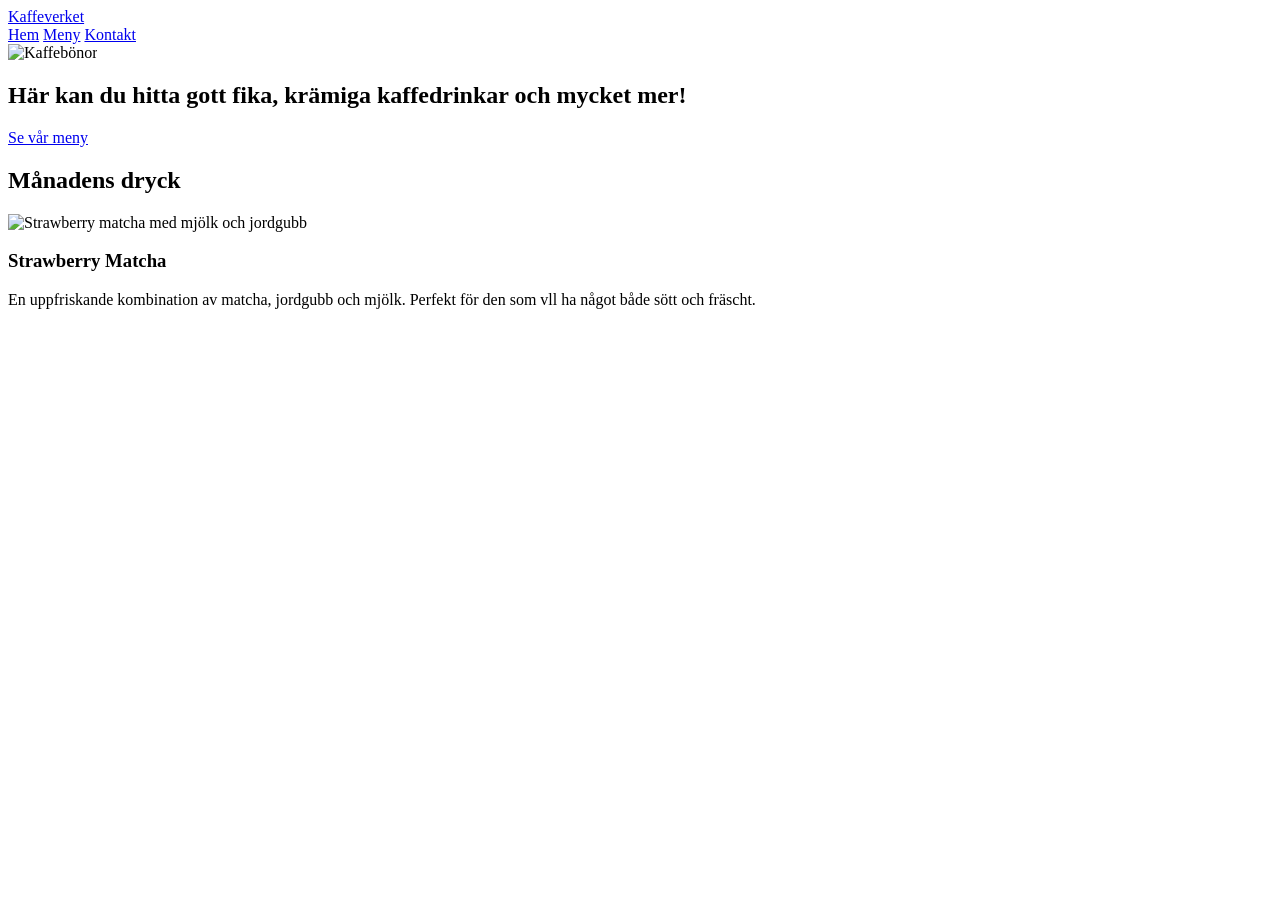
==== index.html @ 0ccdde5f "Lägger till startsidans innehåll och månadens dryck" ====
<!DOCTYPE html>
<html lang="en">
<head>
    <meta charset="UTF-8">
    <meta name="viewport" content="width=device-width, initial-scale=1.0">
    <title>Kaffeverket</title>
</head>


<body>

    <!-- Sidhuvud och navigering -->
    <header>
        <a href="index.html" class="logo">Kaffeverket</a>

        <nav>
            <a href="index.html">Hem</a>
            <a href="meny.html">Meny</a>
            <a href="kontakt.html">Kontakt</a>
        </nav>
    </header>

    <!-- Välkomstsektion -->
    <section class="hero">
        <img src="images/kaffebönor.jpeg" alt="Kaffebönor">

        <h1>Här kan du hitta gott fika, krämiga kaffedrinkar och mycket mer! </h1>
        <a href="meny.html" class="button">Se vår meny</a>
    </section>

    <!-- Månadens dryck-->
     <section class="monthly-drink">
        <h2>Månadens dryck</h2>
        <img src="images/strawberry-matcha.jpeg" alt="Strawberry matcha med mjölk och jordgubb" class="drink-image">
        <h3>Strawberry Matcha</h3>
        <p>En uppfriskande kombination av matcha, jordgubb och mjölk. Perfekt för den som vll ha något både sött och fräscht.</p>
     </section>

</body>
</html>
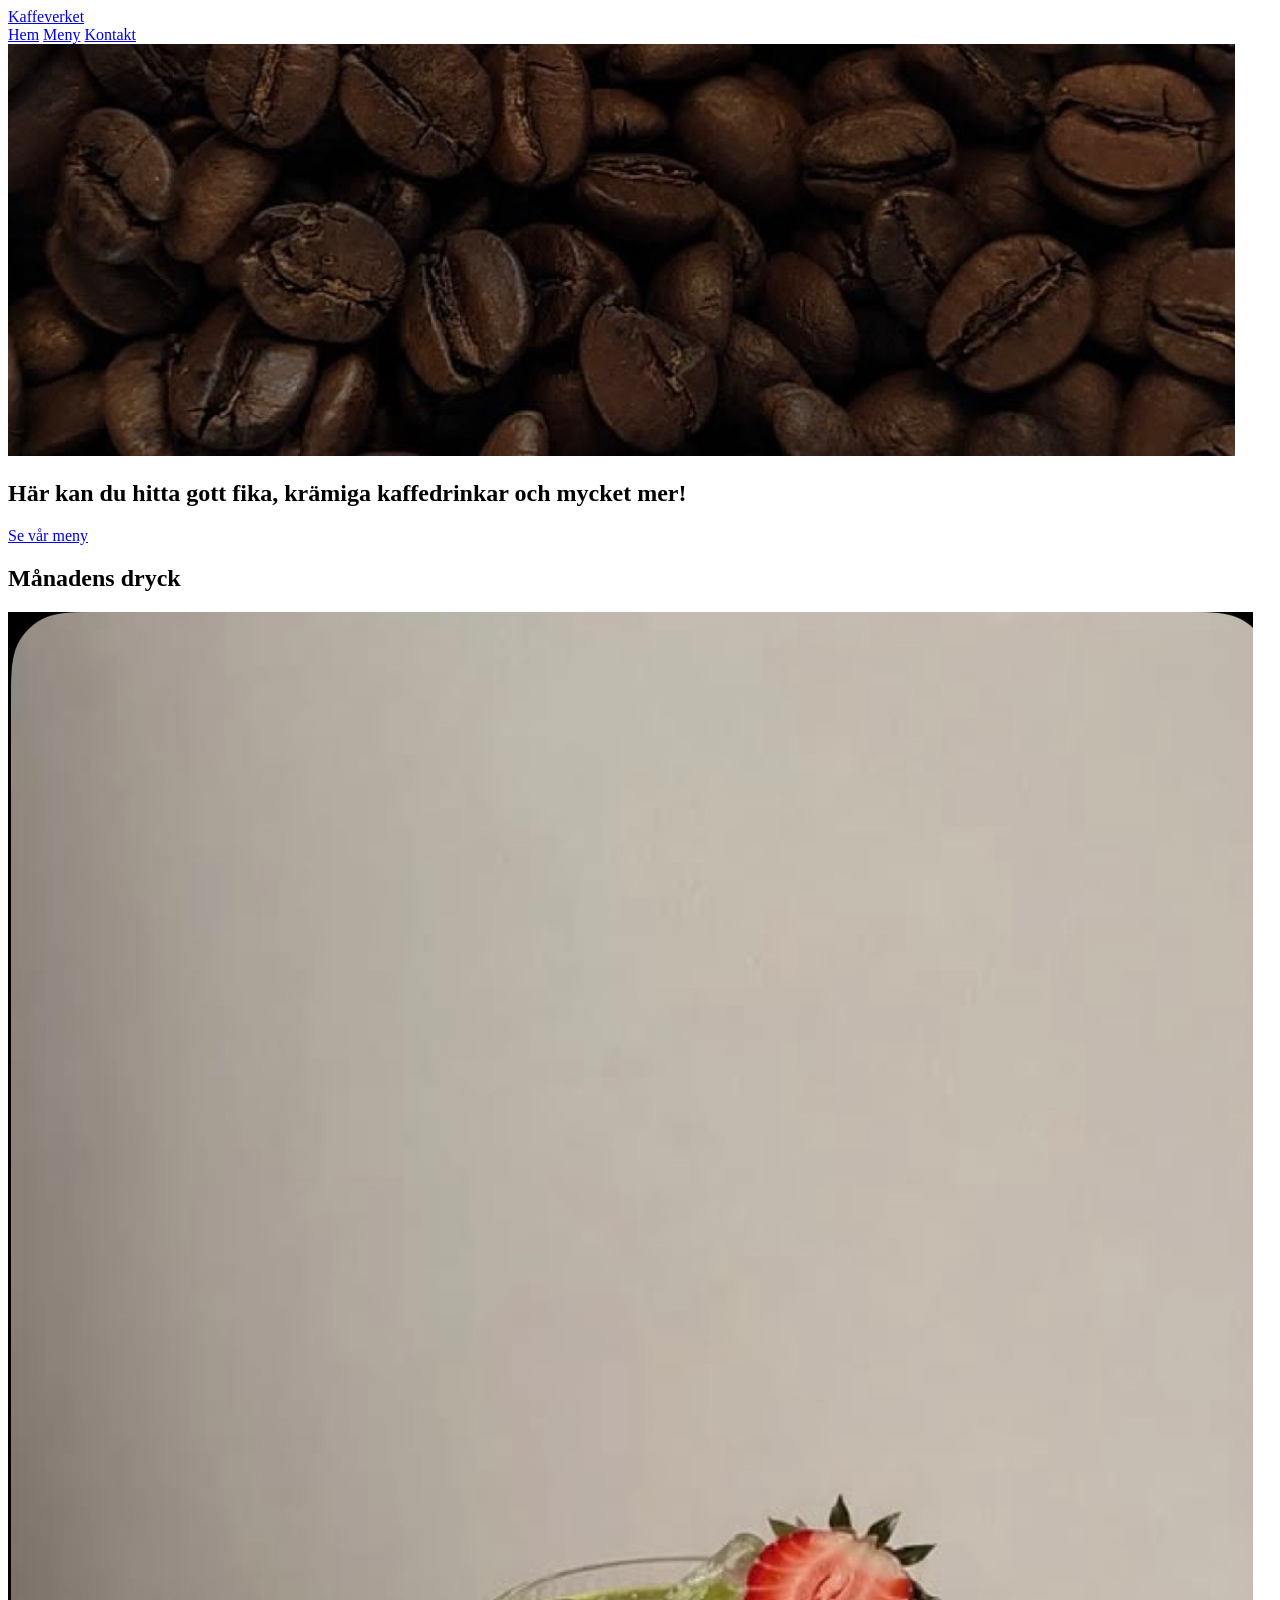
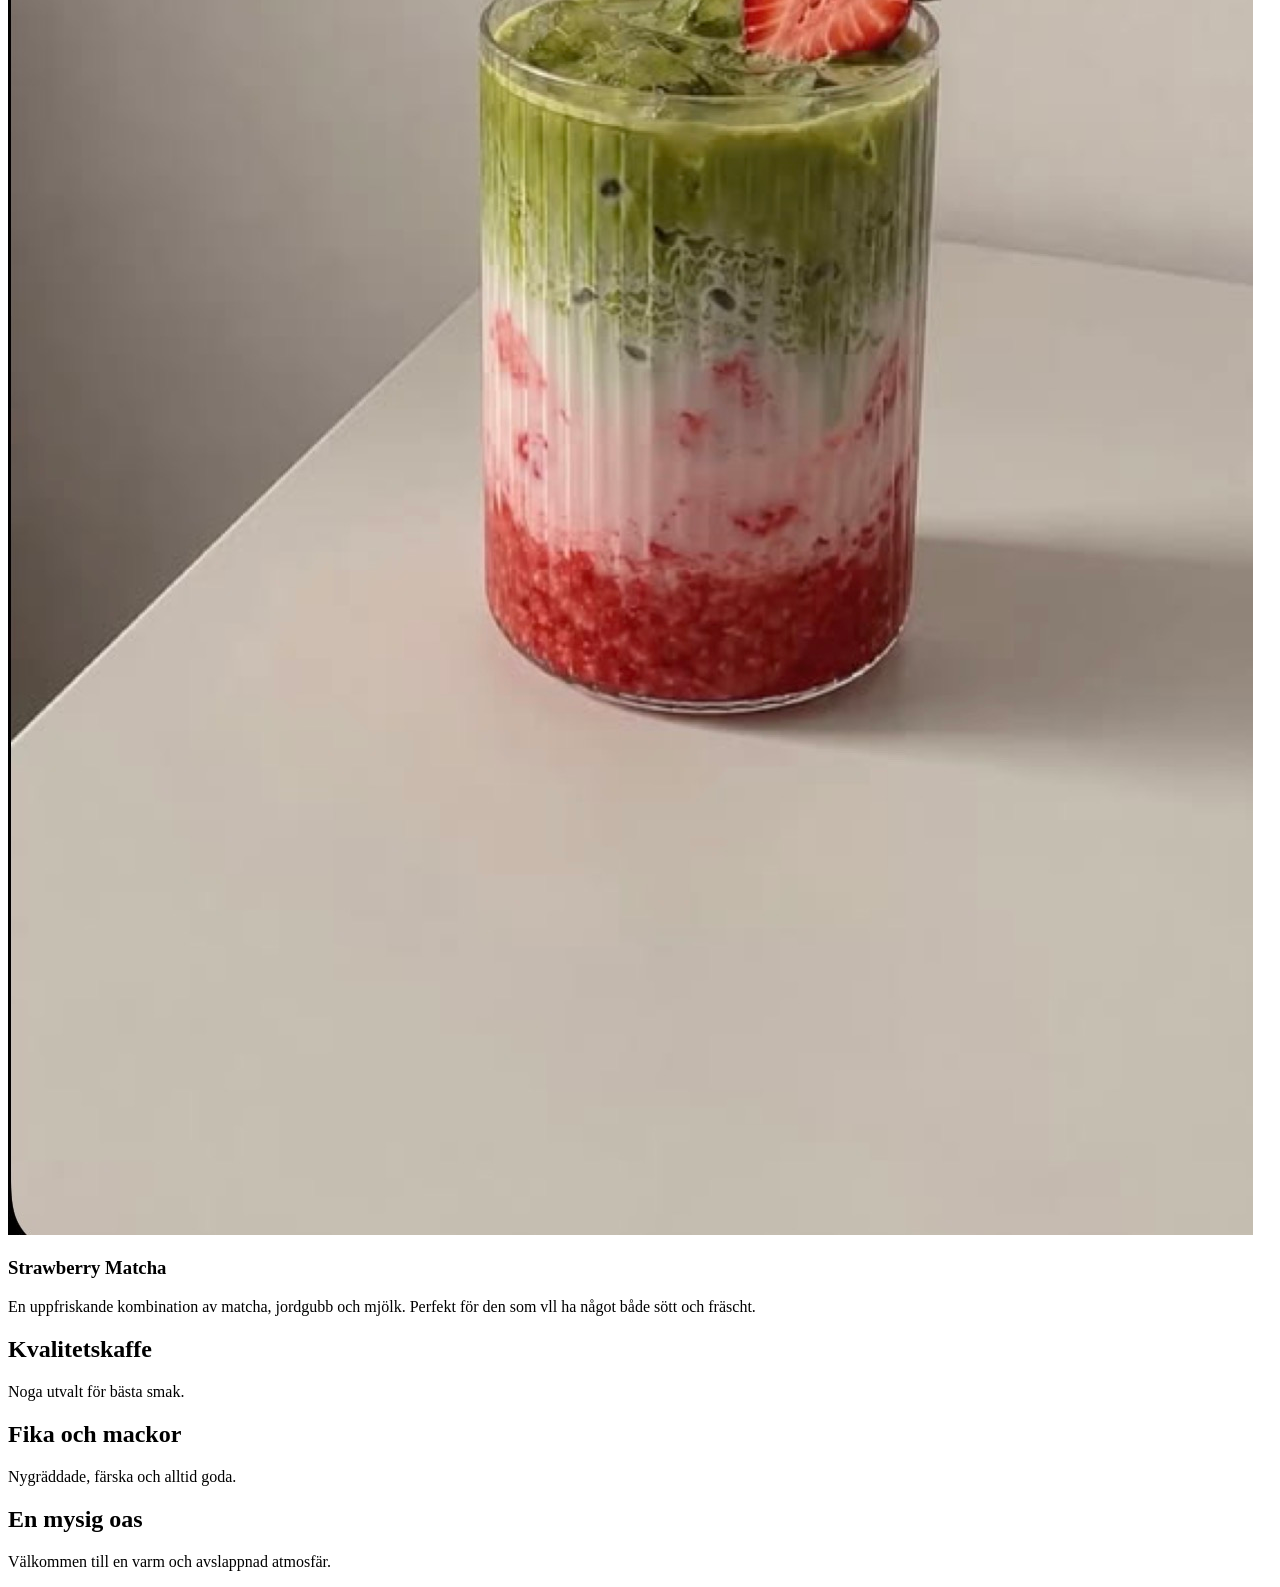
==== commit f4159c42: "Lägger till Kaffeverkets informationssektioner." ====
--- a/index.html
+++ b/index.html
@@ -36,5 +36,27 @@
         <p>En uppfriskande kombination av matcha, jordgubb och mjölk. Perfekt för den som vll ha något både sött och fräscht.</p>
      </section>
 
+     <!--Dehär erbjuder Kaffeverket-->
+     <section class="features">
+
+        <article>
+            <h2>Kvalitetskaffe</h2>
+            <p>Noga utvalt för bästa smak.</p>
+        </article>
+
+        <article>
+            <h2>Fika och mackor</h2>
+            <p>Nygräddade, färska och alltid goda.</p>
+        </article>
+
+        <article>
+            <h2>En mysig oas</h2>
+            <p>Välkommen till en varm och avslappnad atmosfär.</p>
+        </article>
+
+
+
+     </section>
+
 </body>
 </html>
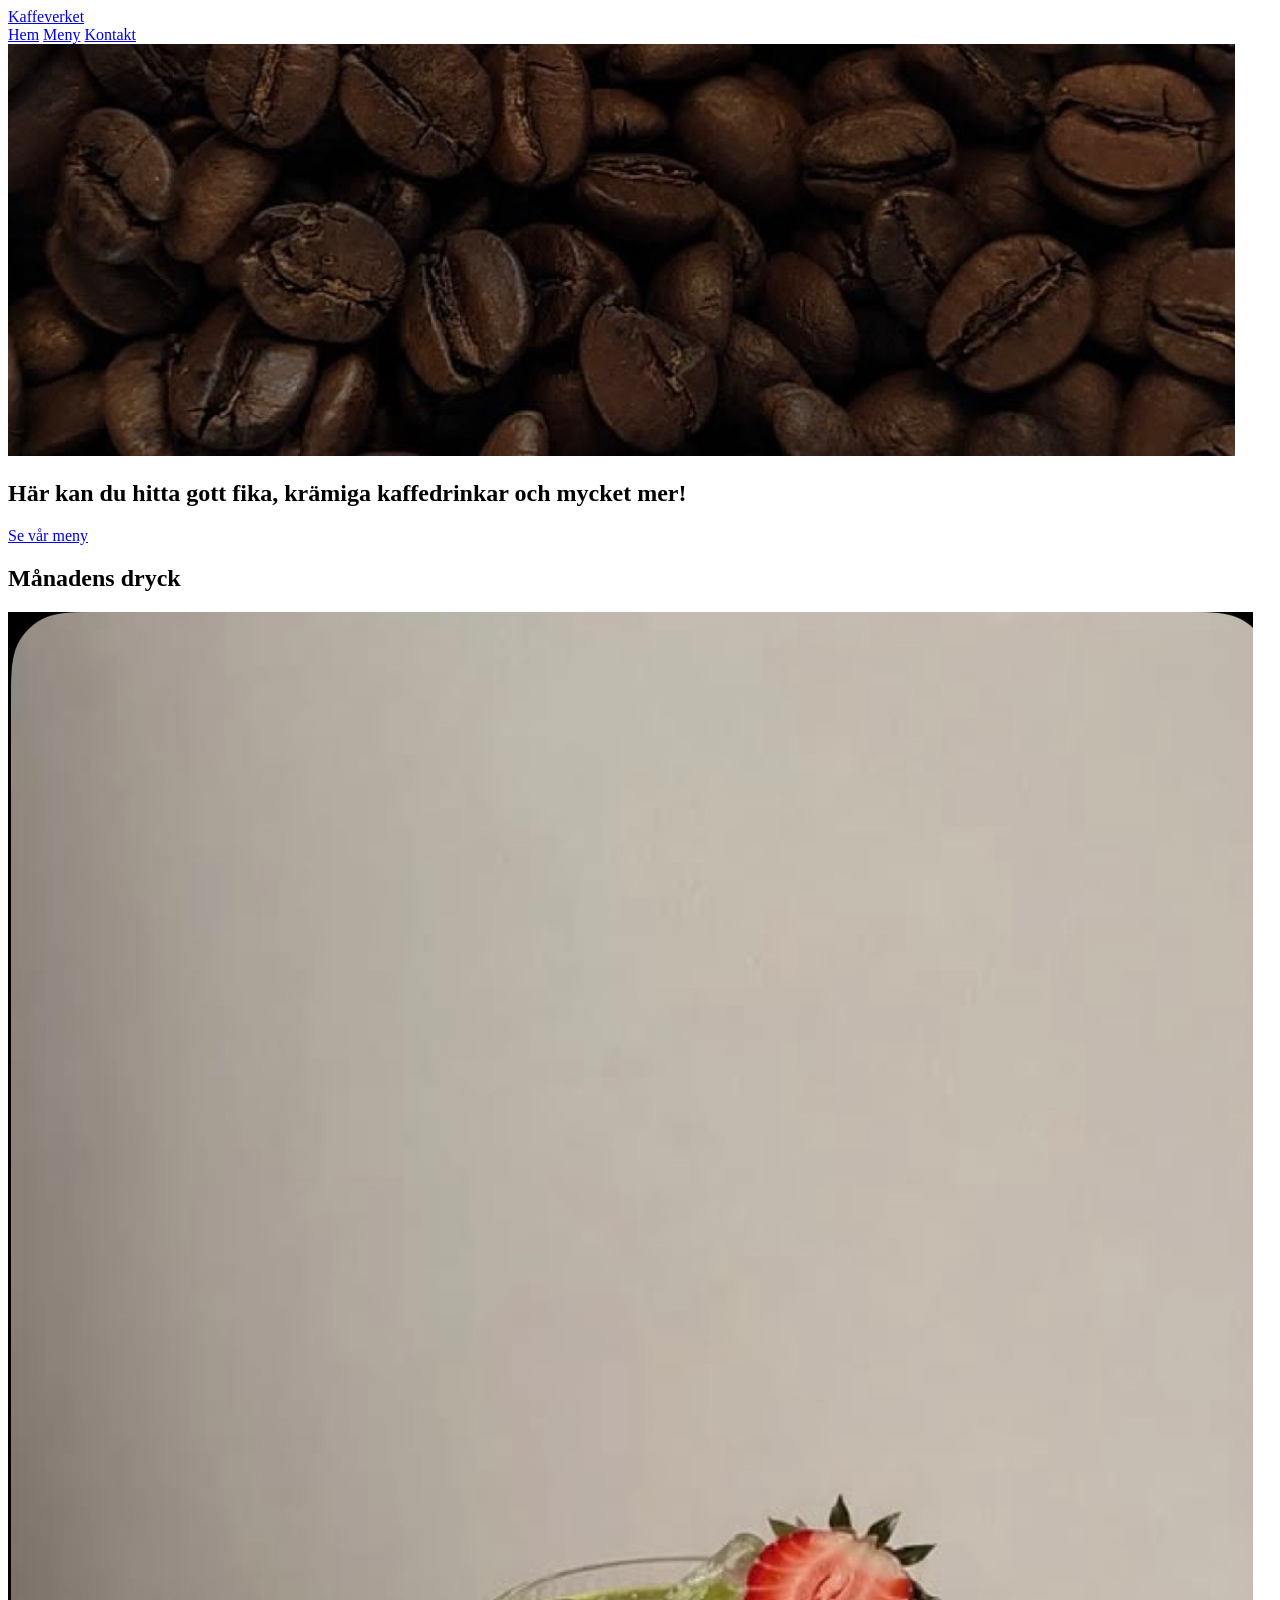
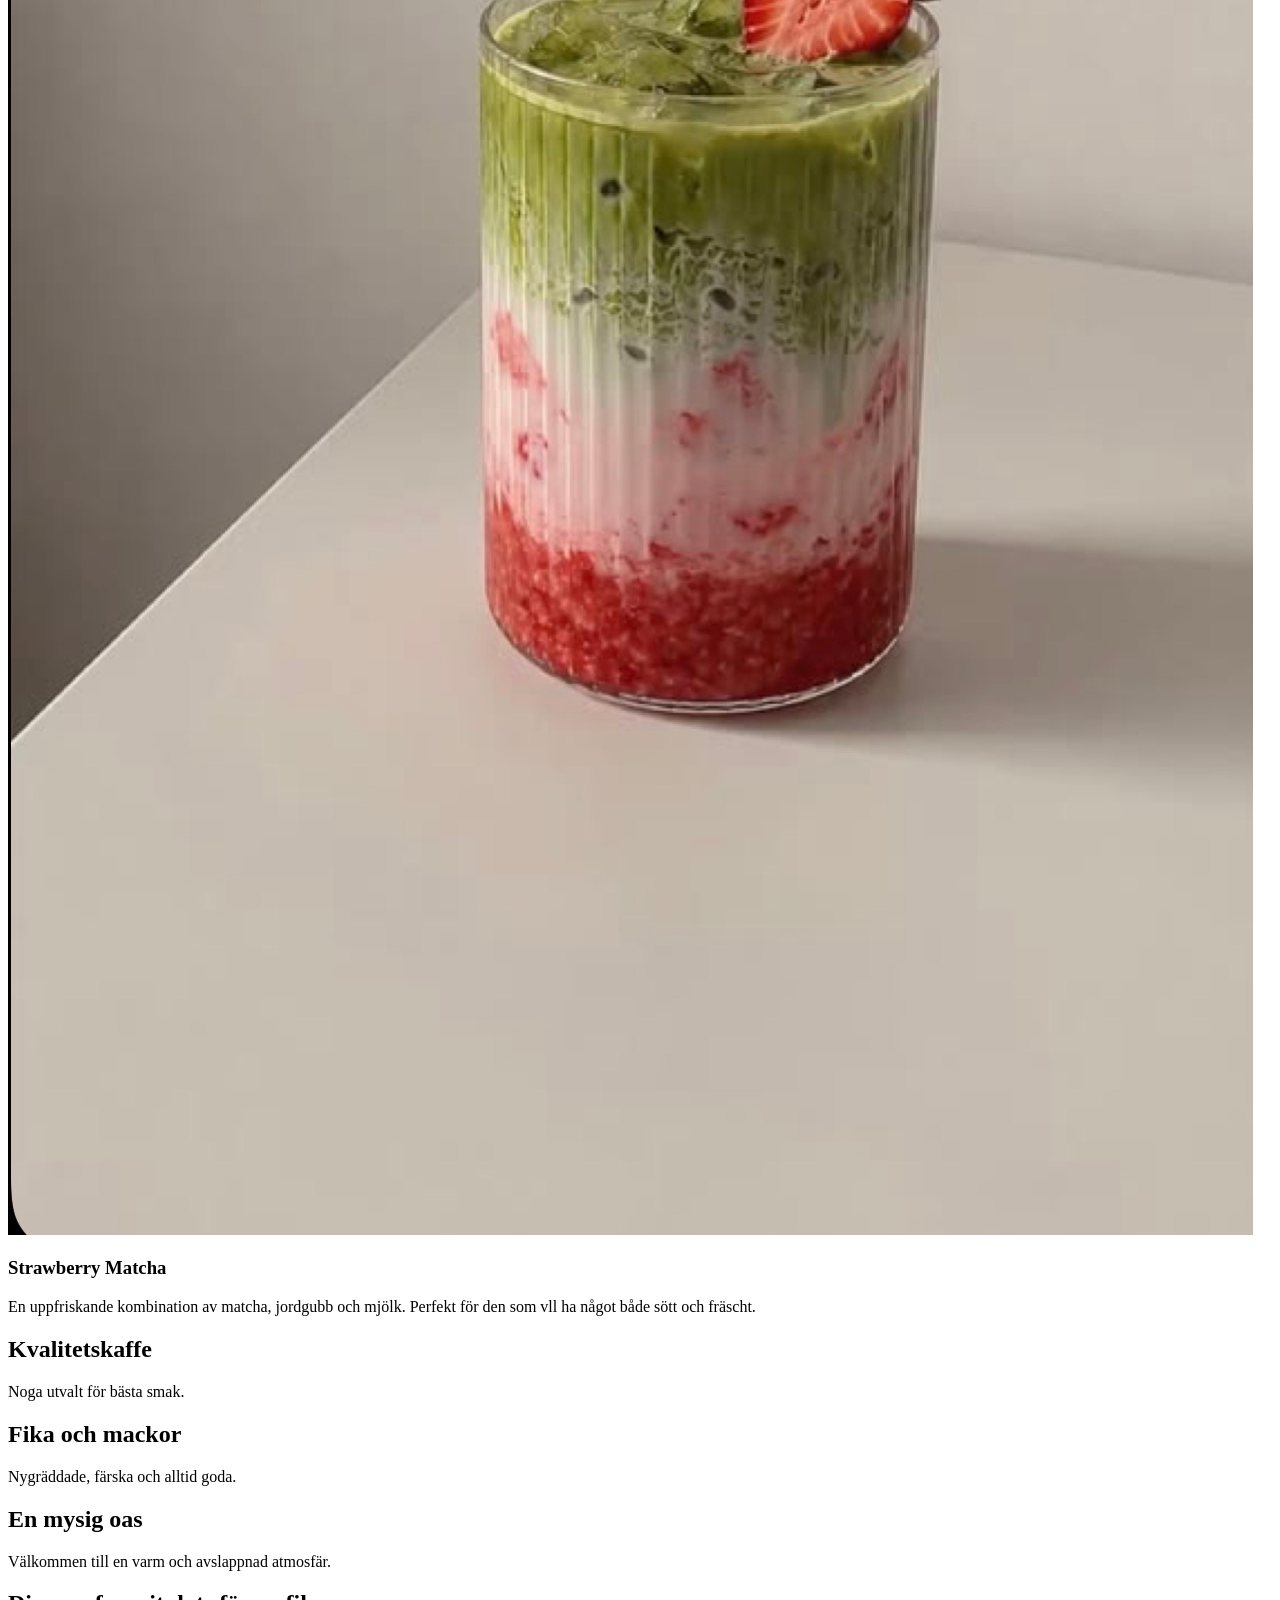
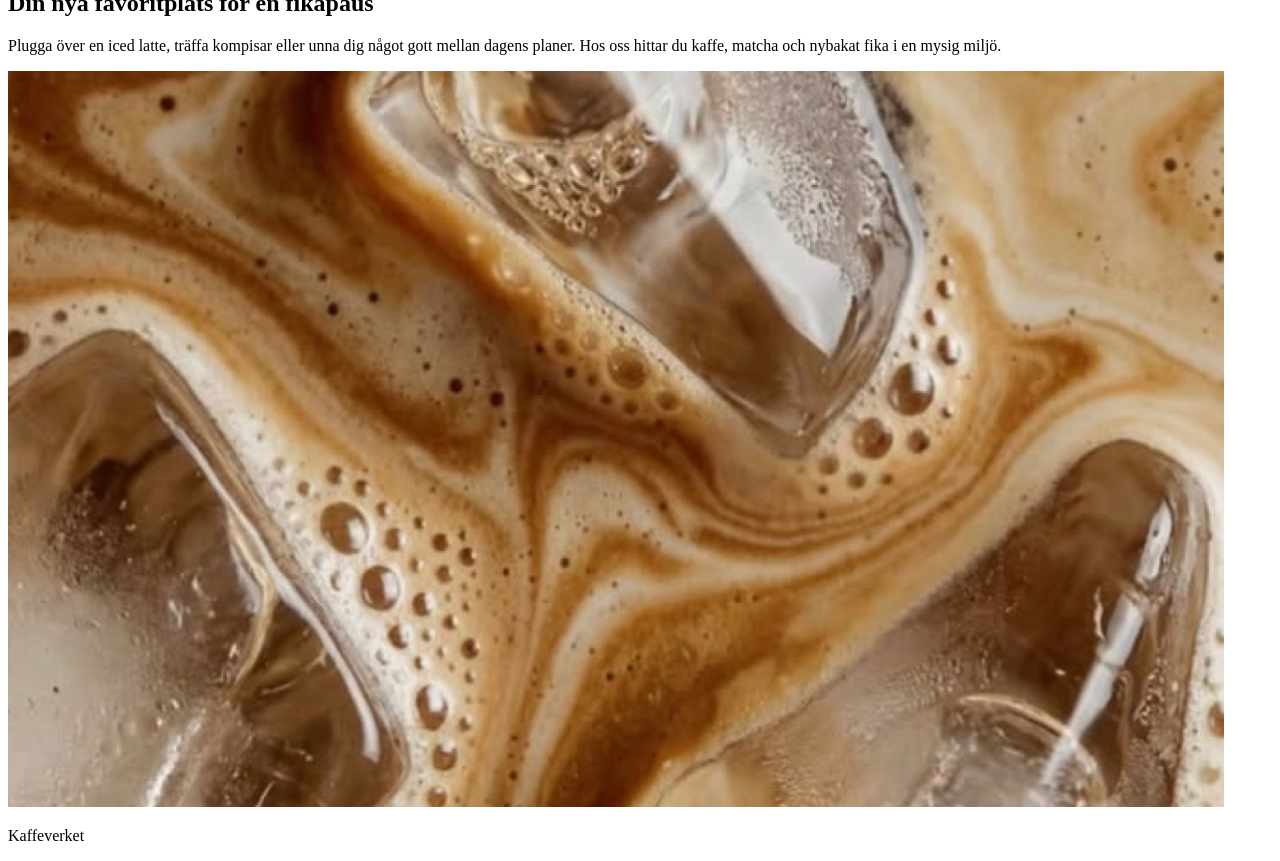
==== commit 77b19e7a: "Lade till sidans presentation och sidfot." ====
--- a/index.html
+++ b/index.html
@@ -37,7 +37,7 @@
      </section>
 
      <!--Dehär erbjuder Kaffeverket-->
-     <section class="features">
+     <div class="features">
 
         <article>
             <h2>Kvalitetskaffe</h2>
@@ -53,10 +53,23 @@
             <h2>En mysig oas</h2>
             <p>Välkommen till en varm och avslappnad atmosfär.</p>
         </article>
+     </div>
 
+     <!-- Presentation av Kaffeverket -->
+        <section class="introduction">
+            <h2>Din nya favoritplats för en fikapaus</h2>
+            <p>Plugga över en iced latte, träffa kompisar eller unna dig något gott mellan dagens planer. Hos oss hittar du kaffe, matcha och nybakat fika i en mysig miljö.</p>
 
+            <img src="images/iskaffe-förstorad.jpeg" alt="Kaffe med is och mjölkskum">
+        </section>
 
-     </section>
+        <!-- Sidfot -->
+        <footer class="footer">
+            <p>Kaffeverket</p>
+        </footer>
+
+    
+
 
 </body>
 </html>
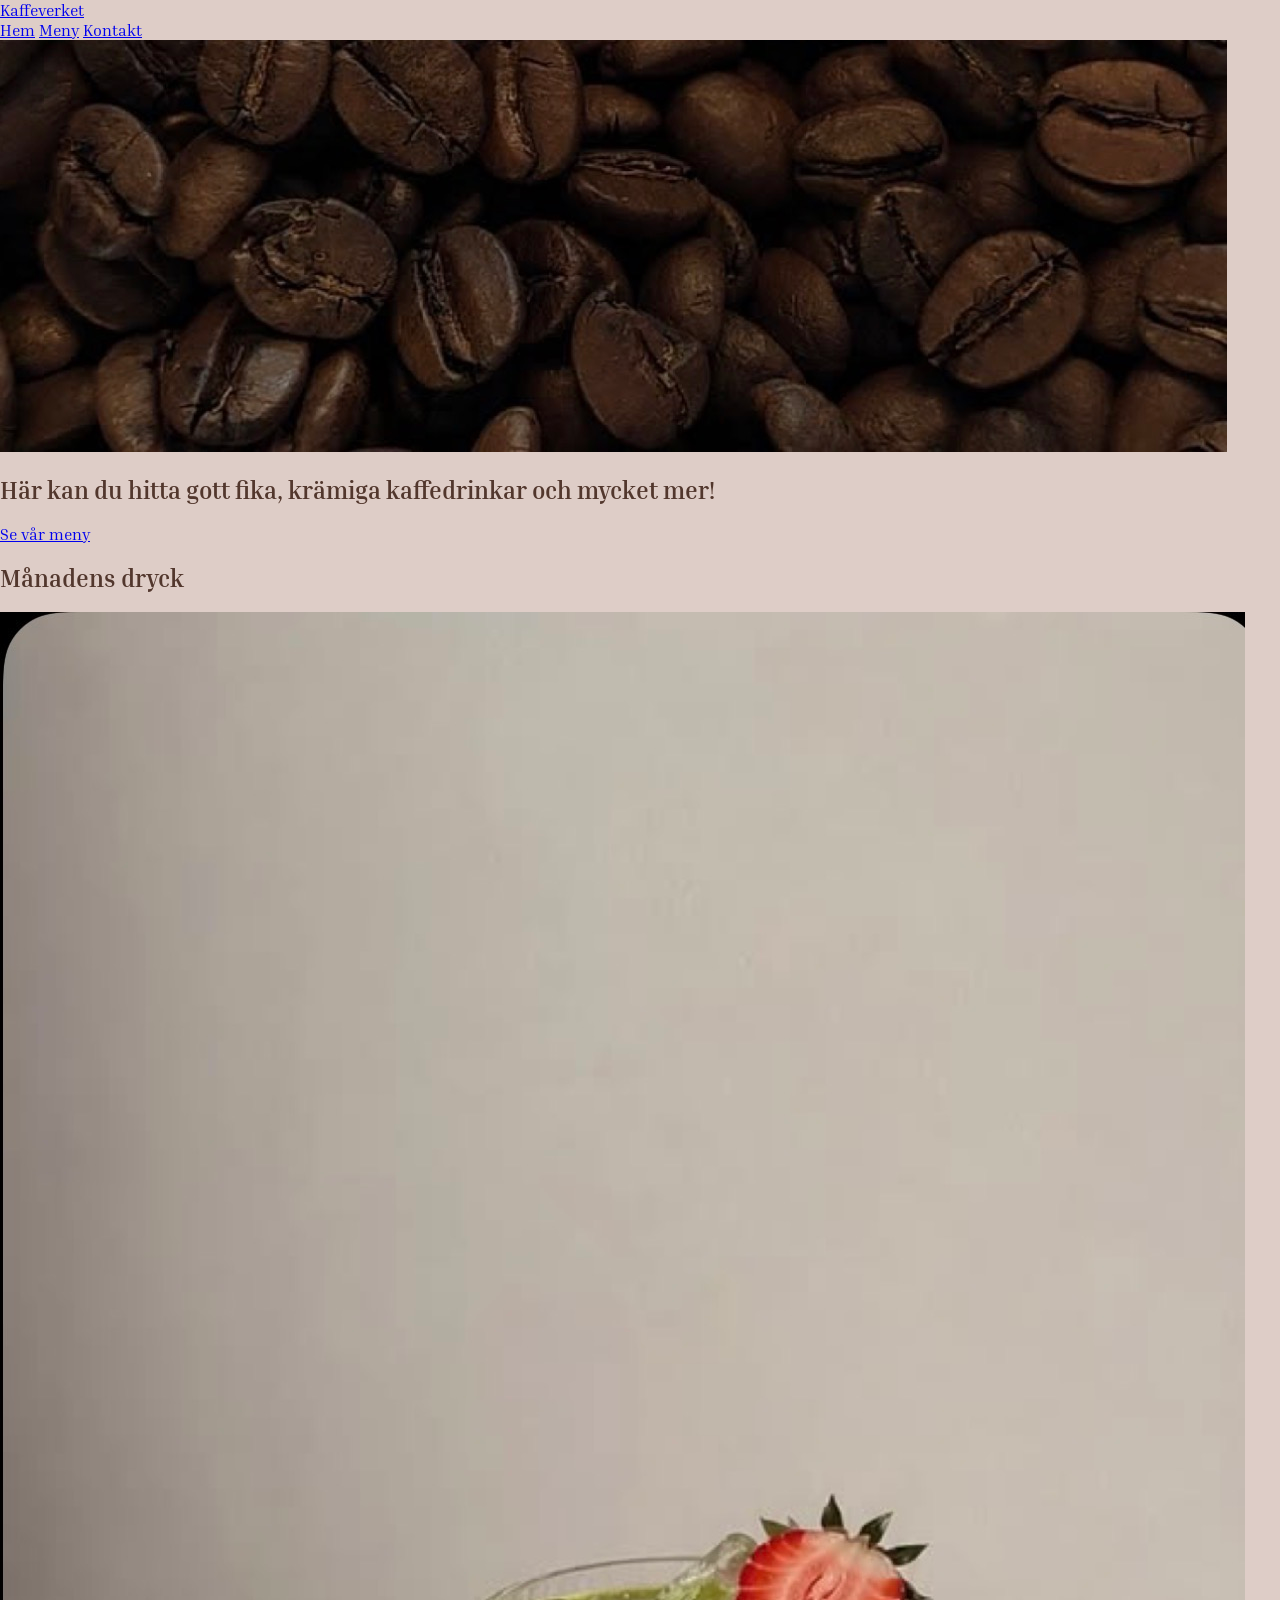
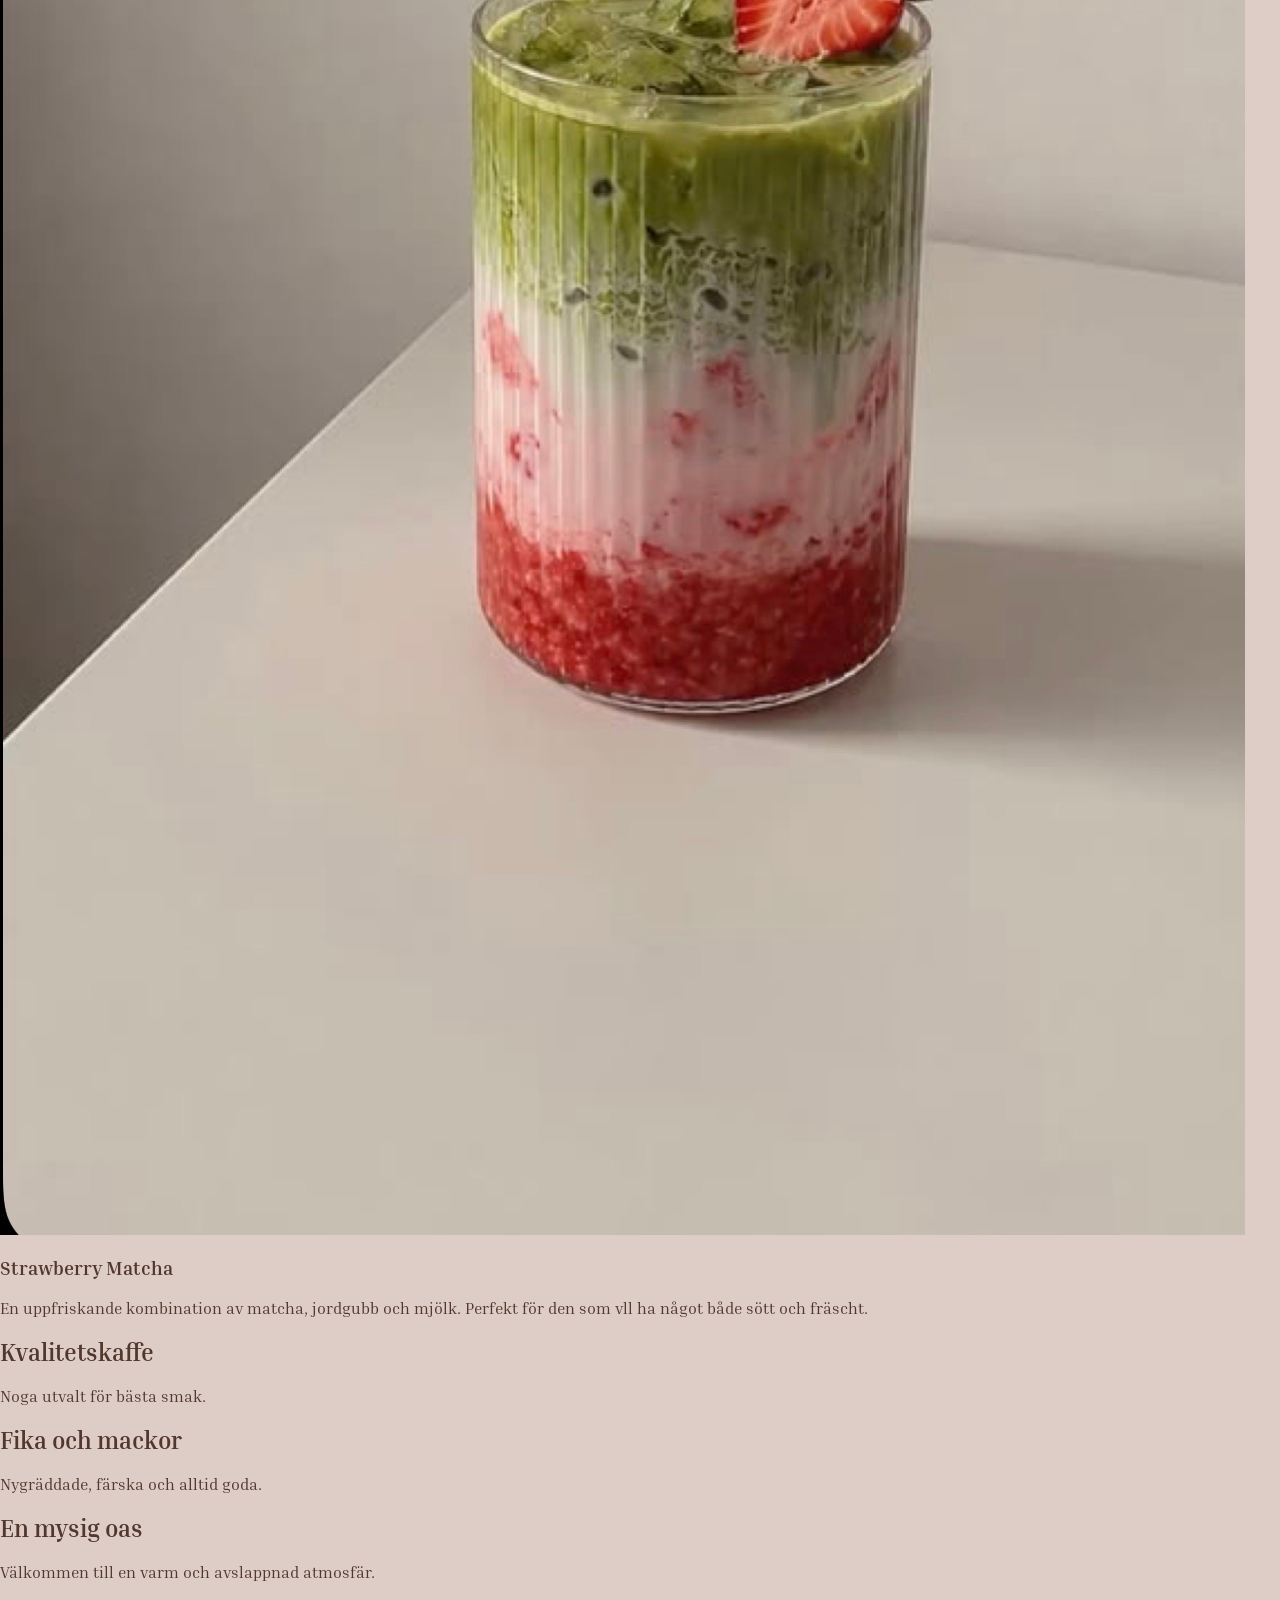
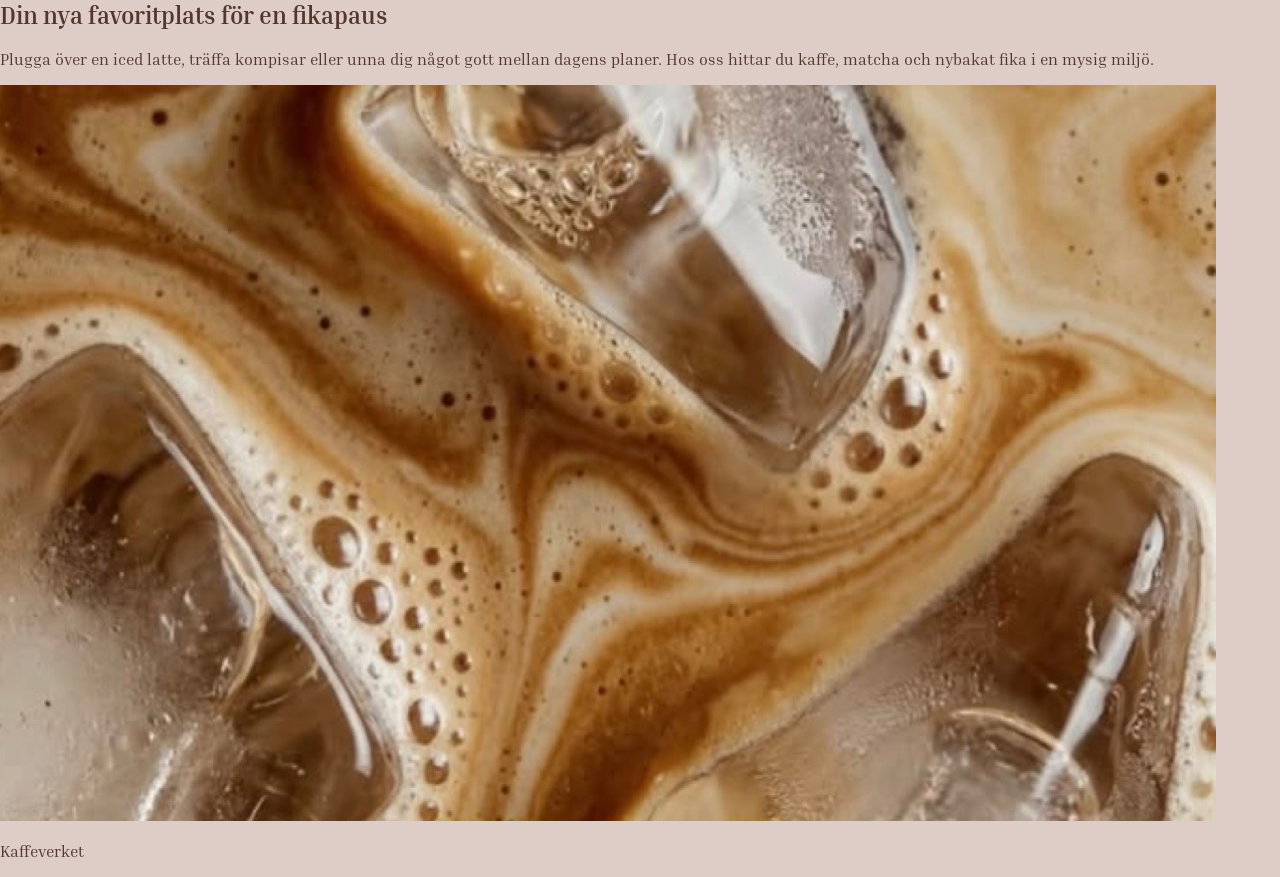
==== commit 3f7a15a7: "Länkar stylesheet till alla HTML-sidor och skapar filen style.css" ====
--- a/index.html
+++ b/index.html
@@ -1,9 +1,11 @@
 <!DOCTYPE html>
-<html lang="en">
+<html lang="sv">
 <head>
     <meta charset="UTF-8">
     <meta name="viewport" content="width=device-width, initial-scale=1.0">
     <title>Kaffeverket</title>
+    <link rel="stylesheet" href="style.css">
+    
 </head>
 
 
--- a/style.css
+++ b/style.css
@@ -0,0 +1,13 @@
+@import url('https://fonts.googleapis.com/css2?family=Inria+Serif:wght@400;700&display=swap');
+
+/* Grundstil för Kaffeverkets webbplats */
+body{
+    background-color: #DECDC7;
+    color:#52372D;
+    font-family: 'Inria Serif', serif;
+    margin: 0;
+}
+
+img{
+    max-width:100%;
+}
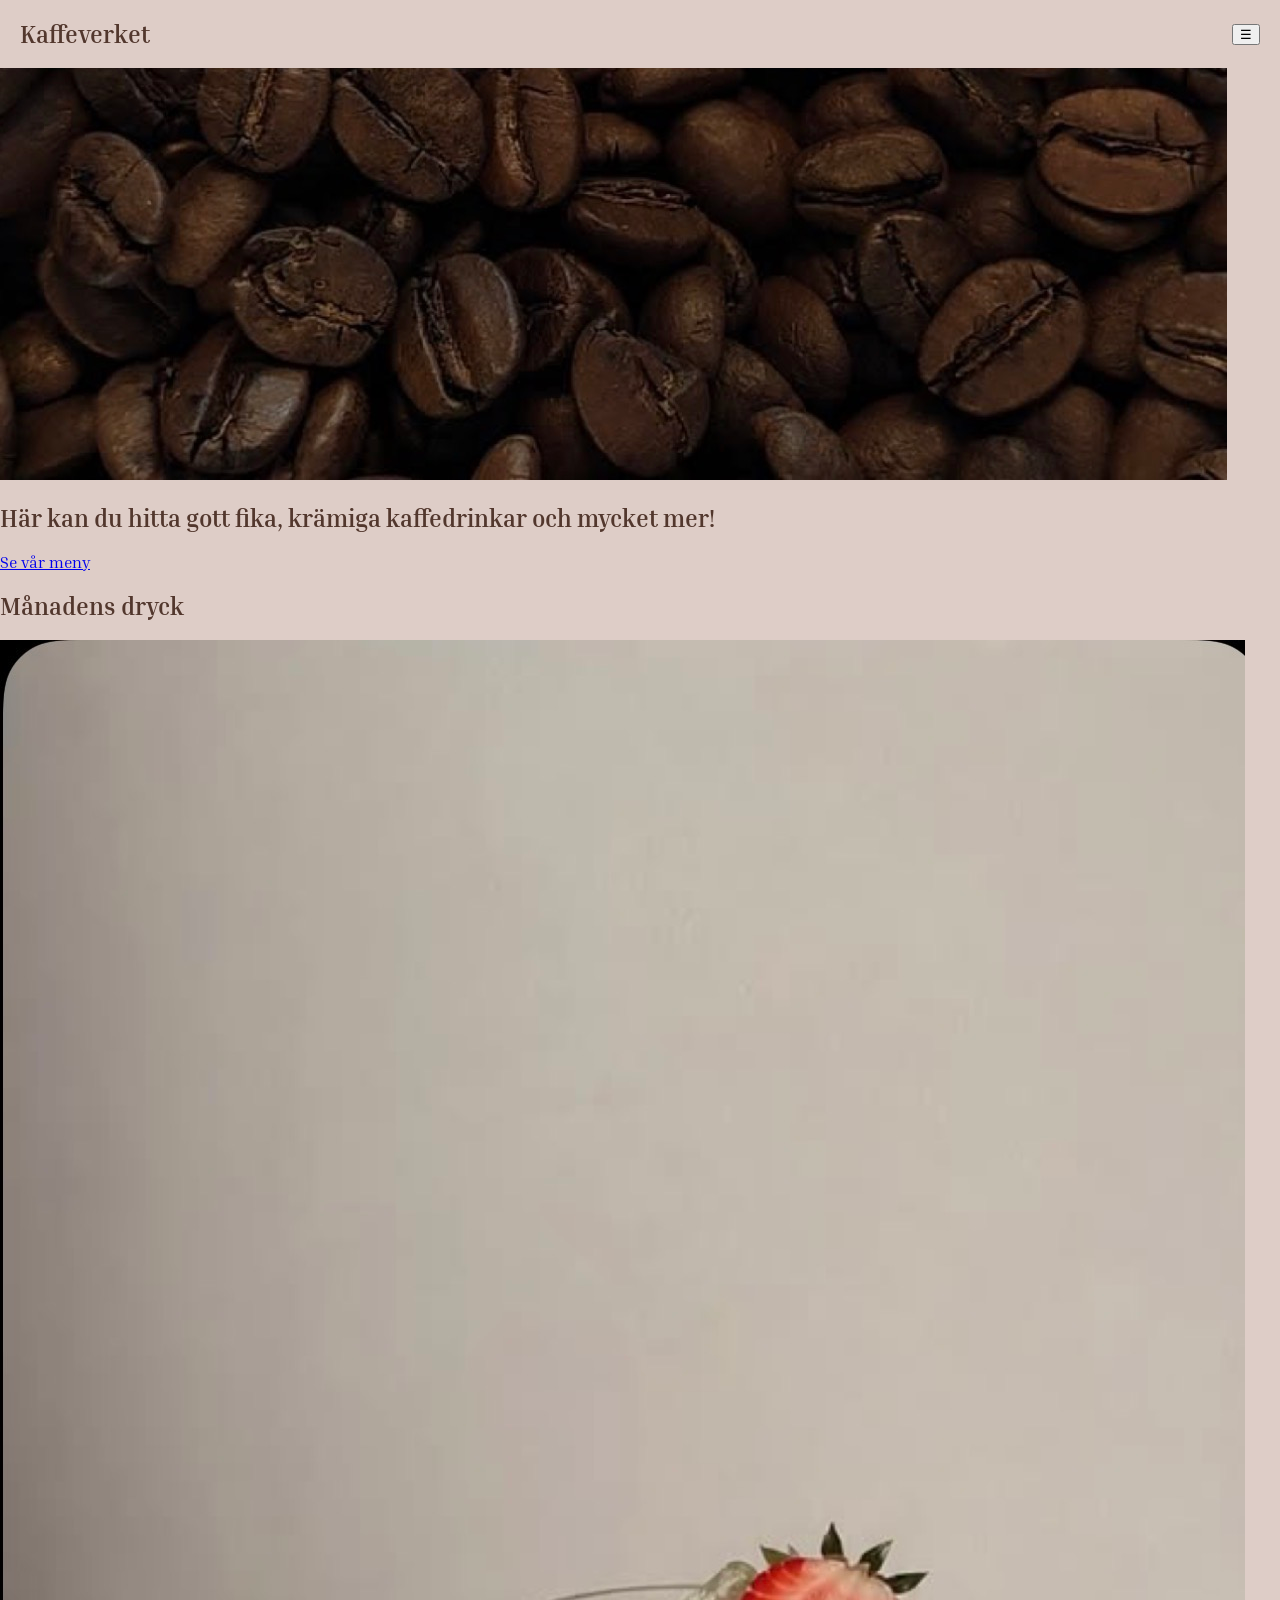
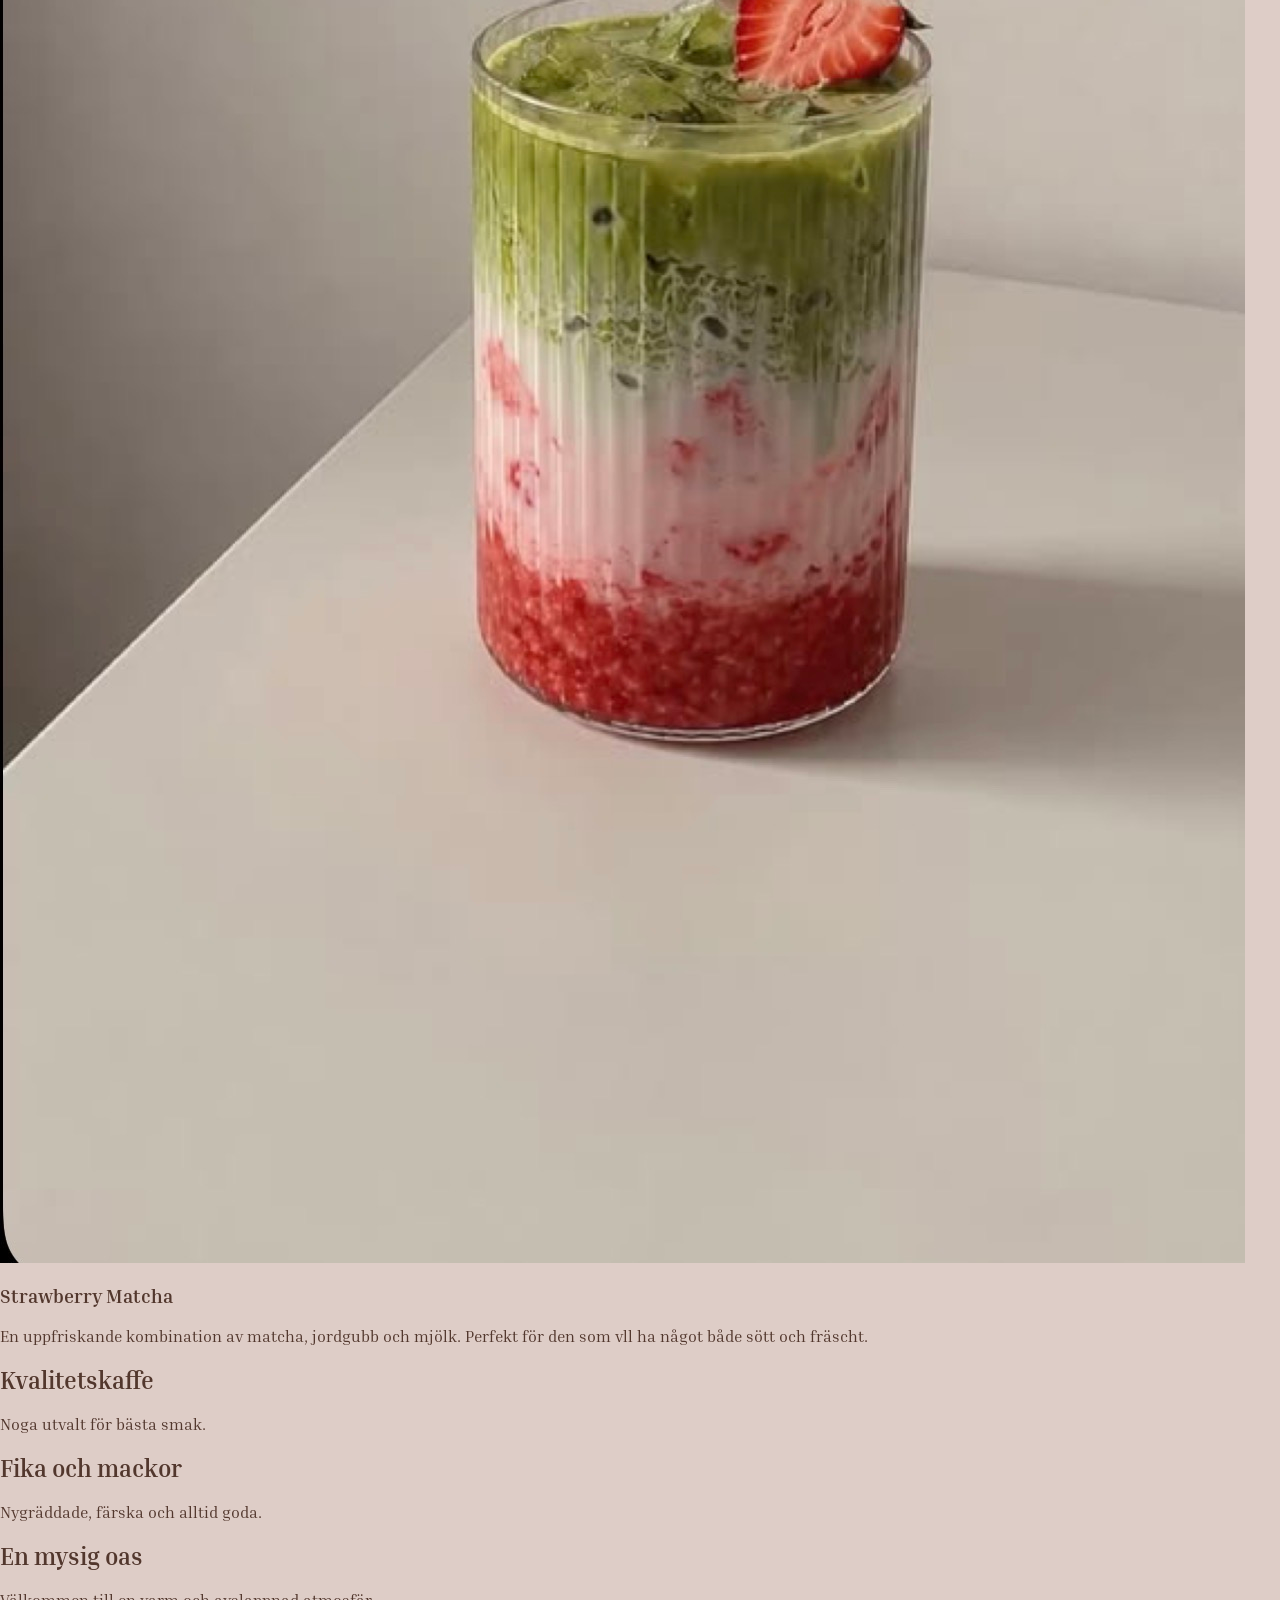
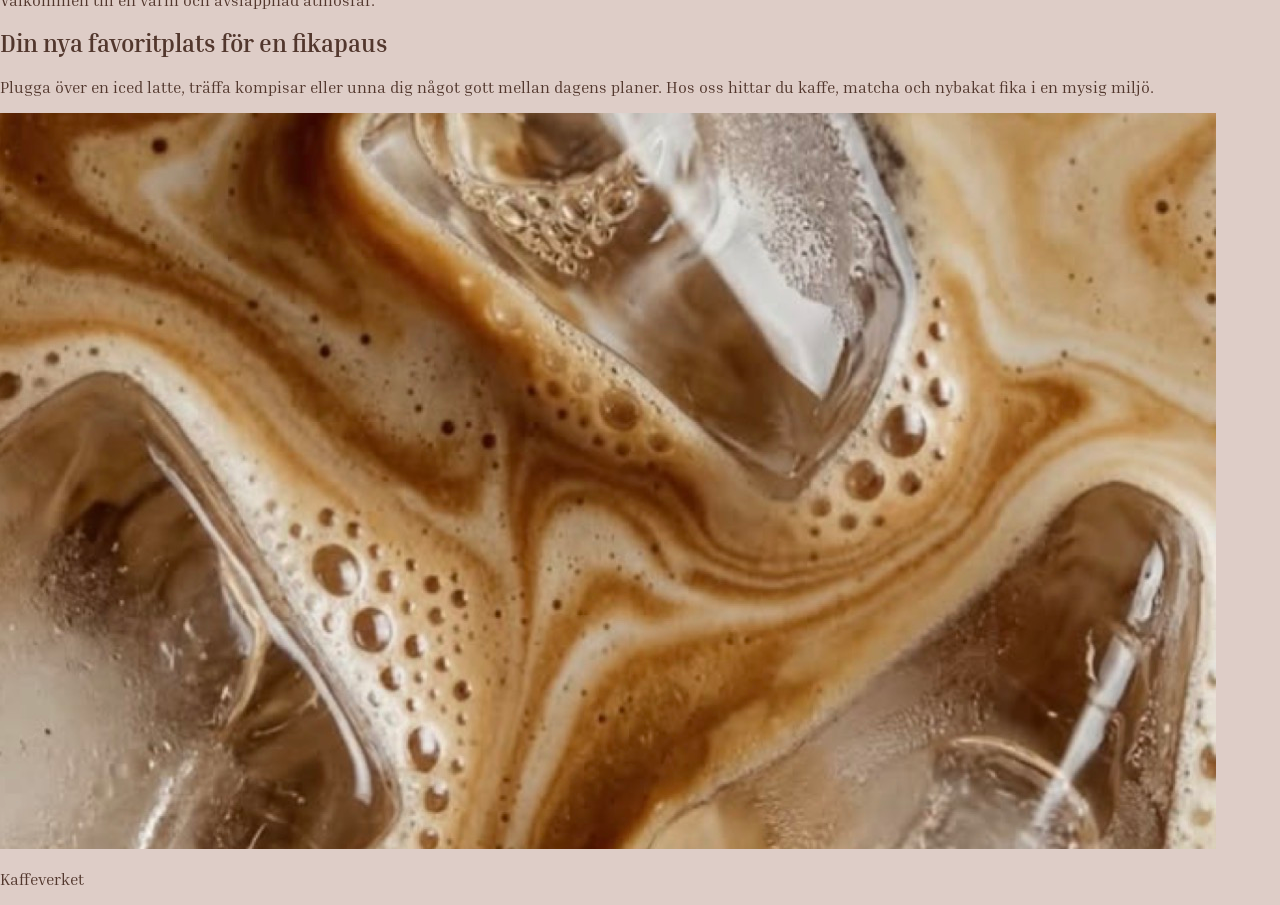
==== commit 44239e01: "Lade till navigering och mobilmeny" ====
--- a/index.html
+++ b/index.html
@@ -5,7 +5,7 @@
     <meta name="viewport" content="width=device-width, initial-scale=1.0">
     <title>Kaffeverket</title>
     <link rel="stylesheet" href="style.css">
-    
+
 </head>
 
 
@@ -14,8 +14,12 @@
     <!-- Sidhuvud och navigering -->
     <header>
         <a href="index.html" class="logo">Kaffeverket</a>
+        <button class="menu-toggle" aria-label="Öppna menyn" aria-expanded="false">
+            ☰
+        </button>
 
-        <nav>
+
+        <nav class="nav-menu">
             <a href="index.html">Hem</a>
             <a href="meny.html">Meny</a>
             <a href="kontakt.html">Kontakt</a>
@@ -70,7 +74,7 @@
             <p>Kaffeverket</p>
         </footer>
 
-    
+    <script src="script.js"></script>
 
 
 </body>
--- a/style.css
+++ b/style.css
@@ -10,4 +10,41 @@
 
 img{
     max-width:100%;
-}+}
+
+/* Sidhuvud */
+header {
+    display: flex;
+    justify-content: space-between;
+    align-items: center;
+    padding: 20px;
+}
+
+/* Kaffeverkets logotyp */
+.logo{
+    color: #52372D;
+    text-decoration: none;
+    font-size: 24px;
+    font-weight: bold;
+}
+
+/*Menyknappen */
+.meny-toggle {
+    background:none;
+    border:none;
+    color:#52372D;
+    font-size:28px;
+    cursor:pointer;
+}
+
+/*Navigeringslänkar */
+.nav-menu {
+    display:none;
+}
+
+/* När mobilmenyn öppnas */
+.nav-menu.open {
+    display: flex;
+    flex-direction: column;
+    gap: 15px;
+}
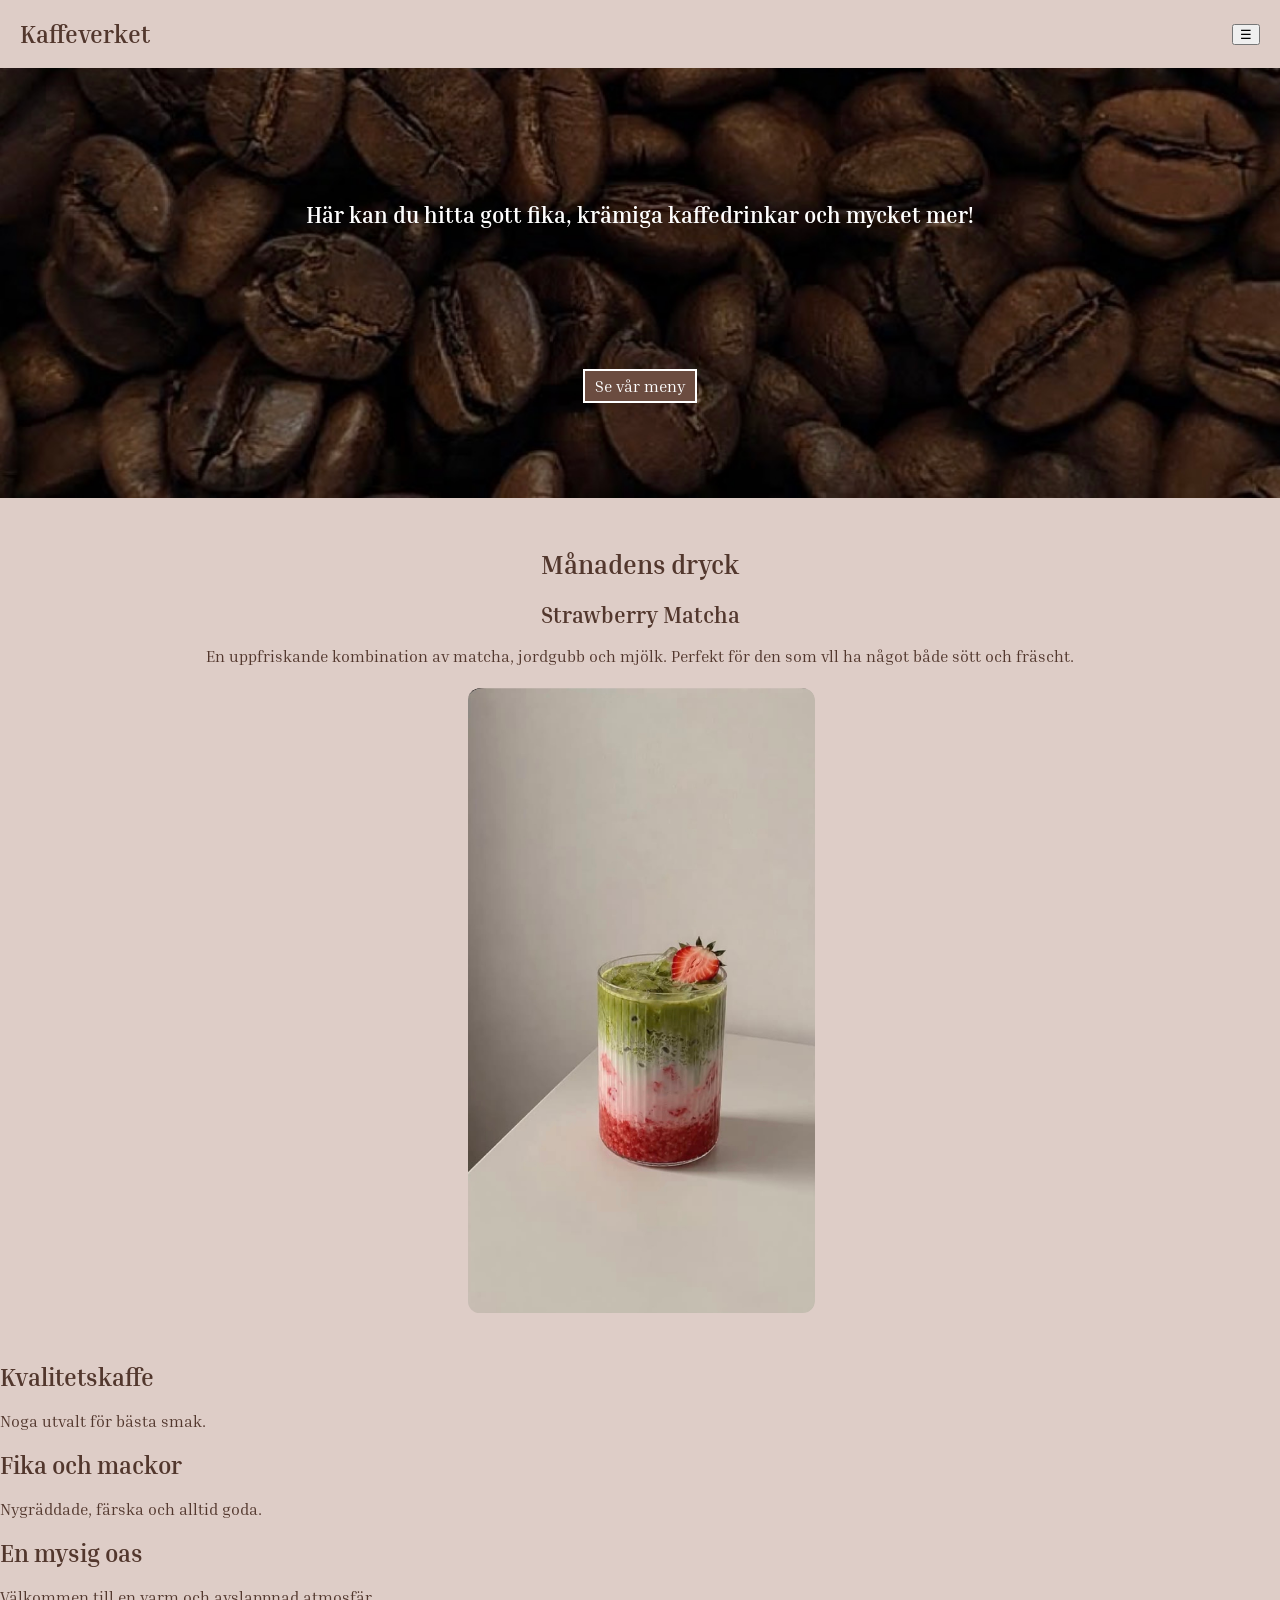
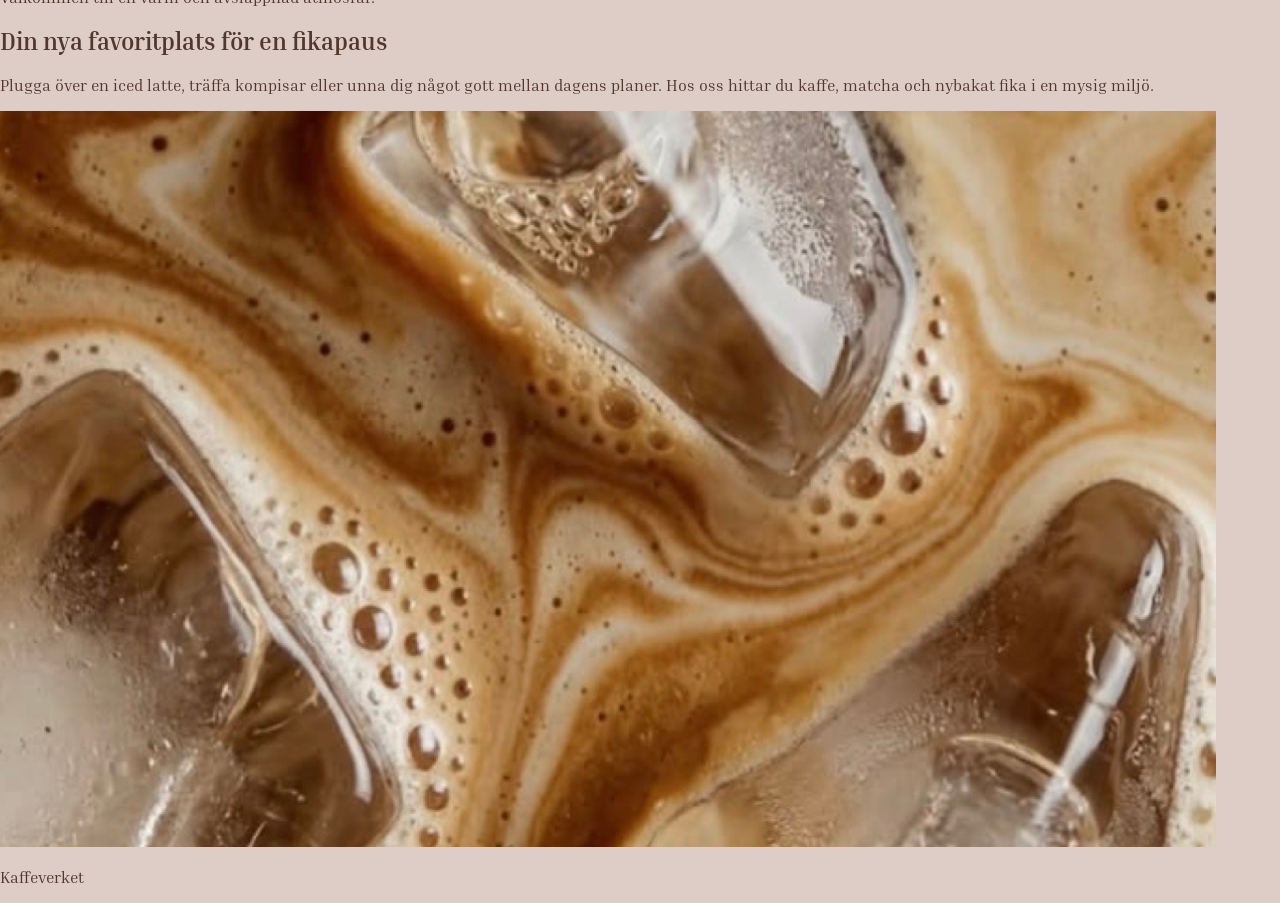
==== commit 2ffbad51: "Lagt in en div klass i html och lagt måndadens dryck centrerat i css." ====
--- a/index.html
+++ b/index.html
@@ -36,10 +36,12 @@
 
     <!-- Månadens dryck-->
      <section class="monthly-drink">
+        <div class="monthly-text">
         <h2>Månadens dryck</h2>
-        <img src="images/strawberry-matcha.jpeg" alt="Strawberry matcha med mjölk och jordgubb" class="drink-image">
         <h3>Strawberry Matcha</h3>
         <p>En uppfriskande kombination av matcha, jordgubb och mjölk. Perfekt för den som vll ha något både sött och fräscht.</p>
+        </div>
+        <img src="images/strawberry-matcha.jpeg" alt="Strawberry matcha med mjölk och jordgubb" class="drink-image">
      </section>
 
      <!--Dehär erbjuder Kaffeverket-->
--- a/style.css
+++ b/style.css
@@ -15,6 +15,7 @@
 /* Sidhuvud */
 header {
     display: flex;
+    flex-wrap: wrap;
     justify-content: space-between;
     align-items: center;
     padding: 20px;
@@ -40,6 +41,7 @@
 /*Navigeringslänkar */
 .nav-menu {
     display:none;
+    width:100%;
 }
 
 /* När mobilmenyn öppnas */
@@ -47,4 +49,79 @@
     display: flex;
     flex-direction: column;
     gap: 15px;
+    padding-top: 15px;
 }
+
+/* Ändrar färg på länkarna och tar bort strecket under */
+.nav-menu a {
+    text-decoration: none;
+    color: #52372D;
+    padding: 10px 0;
+    border-bottom: 1px solid black
+}
+
+/* Välkomst texten placeras ovanpå hero bilden */
+.hero {
+    position: relative;
+    text-align: center;
+}
+
+.hero img {
+    width: 100%;
+    display: block;
+}
+
+.hero h1 {
+    position: absolute;
+    top: 30%;
+    left: 50%;
+    transform: translate(-50%, -50%);
+    width: 90%;
+    color:white;
+    font-size: 22px;
+    line-height: 1.2;
+}
+
+.hero a {
+    position: absolute;
+    top: 70%;
+    left: 50%;
+    transform: translateX(-50%);
+
+    color:white;
+    background-color: #6b4c40;
+    text-decoration: none;
+    border: 2px solid white;
+    padding: 5px 10px;
+    font-size: 16px;
+}
+
+/* Månadens dryck */
+.monthly-drink {
+    padding: 30px 20px;
+    text-align: center;
+}
+
+.monthly-text h2 {
+font-size: 26px;
+margin-bottom: 10px;
+}
+
+.monthly-text h3 {
+font-size: 22px;
+margin-bottom: 10px;
+}
+
+.monthly-text p {
+    font-size: 16px;
+    line-height: 1.5;
+}
+
+.monthly-drink img {
+    width: 100%;
+    max-width: 350px;
+    display: block;
+    margin: 20px auto 0;
+    border-radius: 12px;
+    clip-path: inset(0 0 0 3px round 12px);
+}
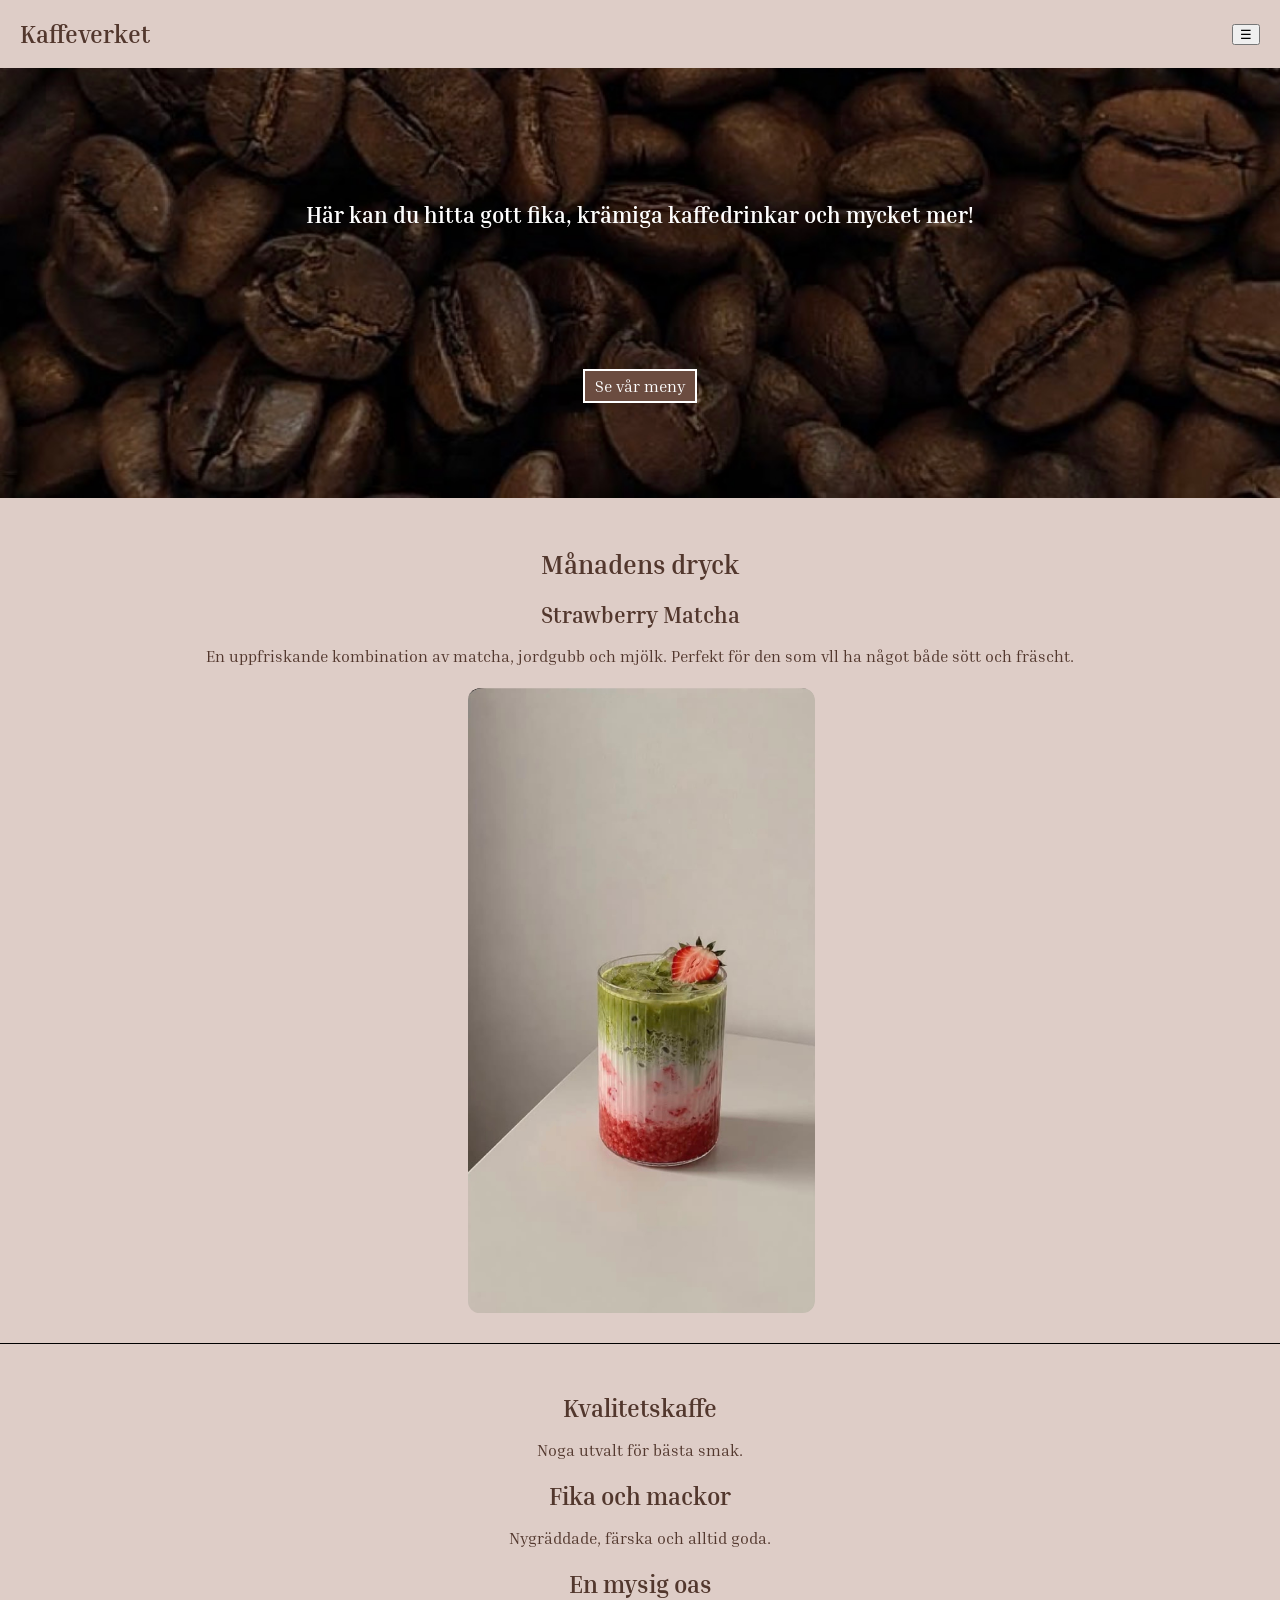
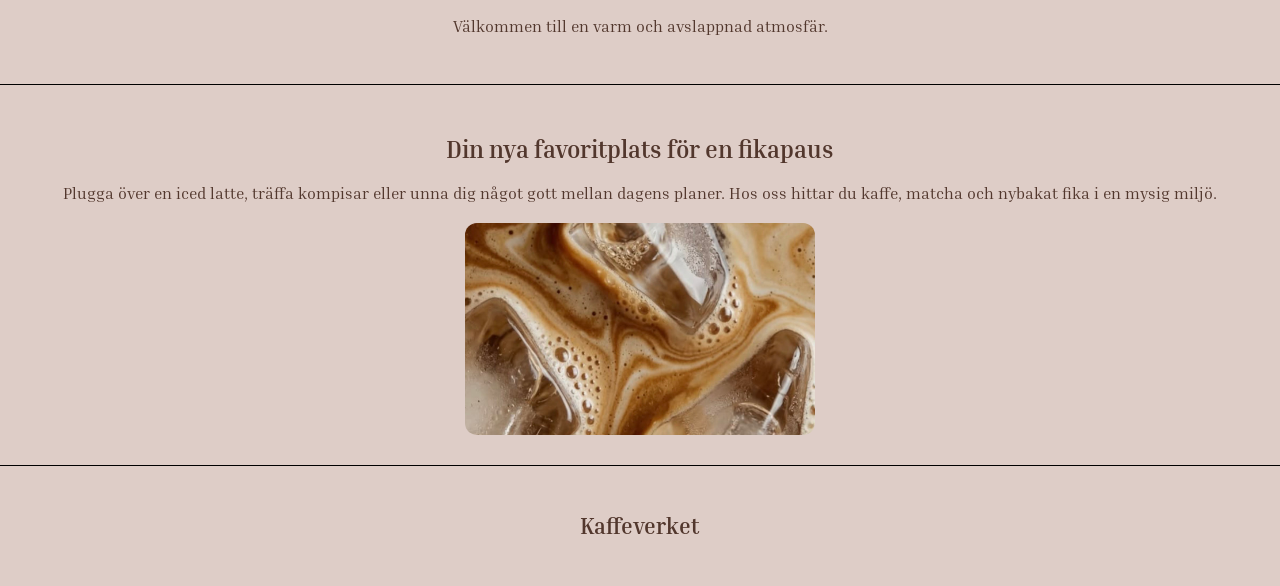
==== commit 41365408: "Stylade introduktionssektionen och footern." ====
--- a/index.html
+++ b/index.html
@@ -65,9 +65,10 @@
 
      <!-- Presentation av Kaffeverket -->
         <section class="introduction">
+            <div class="introduction-text">
             <h2>Din nya favoritplats för en fikapaus</h2>
             <p>Plugga över en iced latte, träffa kompisar eller unna dig något gott mellan dagens planer. Hos oss hittar du kaffe, matcha och nybakat fika i en mysig miljö.</p>
-
+            </div>
             <img src="images/iskaffe-förstorad.jpeg" alt="Kaffe med is och mjölkskum">
         </section>
 
--- a/style.css
+++ b/style.css
@@ -125,3 +125,41 @@
     border-radius: 12px;
     clip-path: inset(0 0 0 3px round 12px);
 }
+
+/* Presentation om Kaffeverket */
+.features {
+    text-align:  center;
+    padding: 30px 20px;
+    border-top: 1px solid black;
+    border-bottom: 1px solid black;
+}
+
+.features h2 {
+    margin-bottom: 10px;
+}
+
+.features p {
+    line-height: 1.5;
+}
+
+.introduction {
+    padding: 30px 20px;
+    text-align: center;
+}
+
+.introduction img {
+    width: 100%;
+    max-width: 350px;
+    display: block;
+    margin: 20px auto 0;
+    border-radius: 12px;
+}
+
+/* Sidfot */
+footer {
+    text-align: center;
+    padding: 25px 20px;
+    border-top: 1px solid black;
+    font-size: 22px;
+    font-weight: bold;
+}
